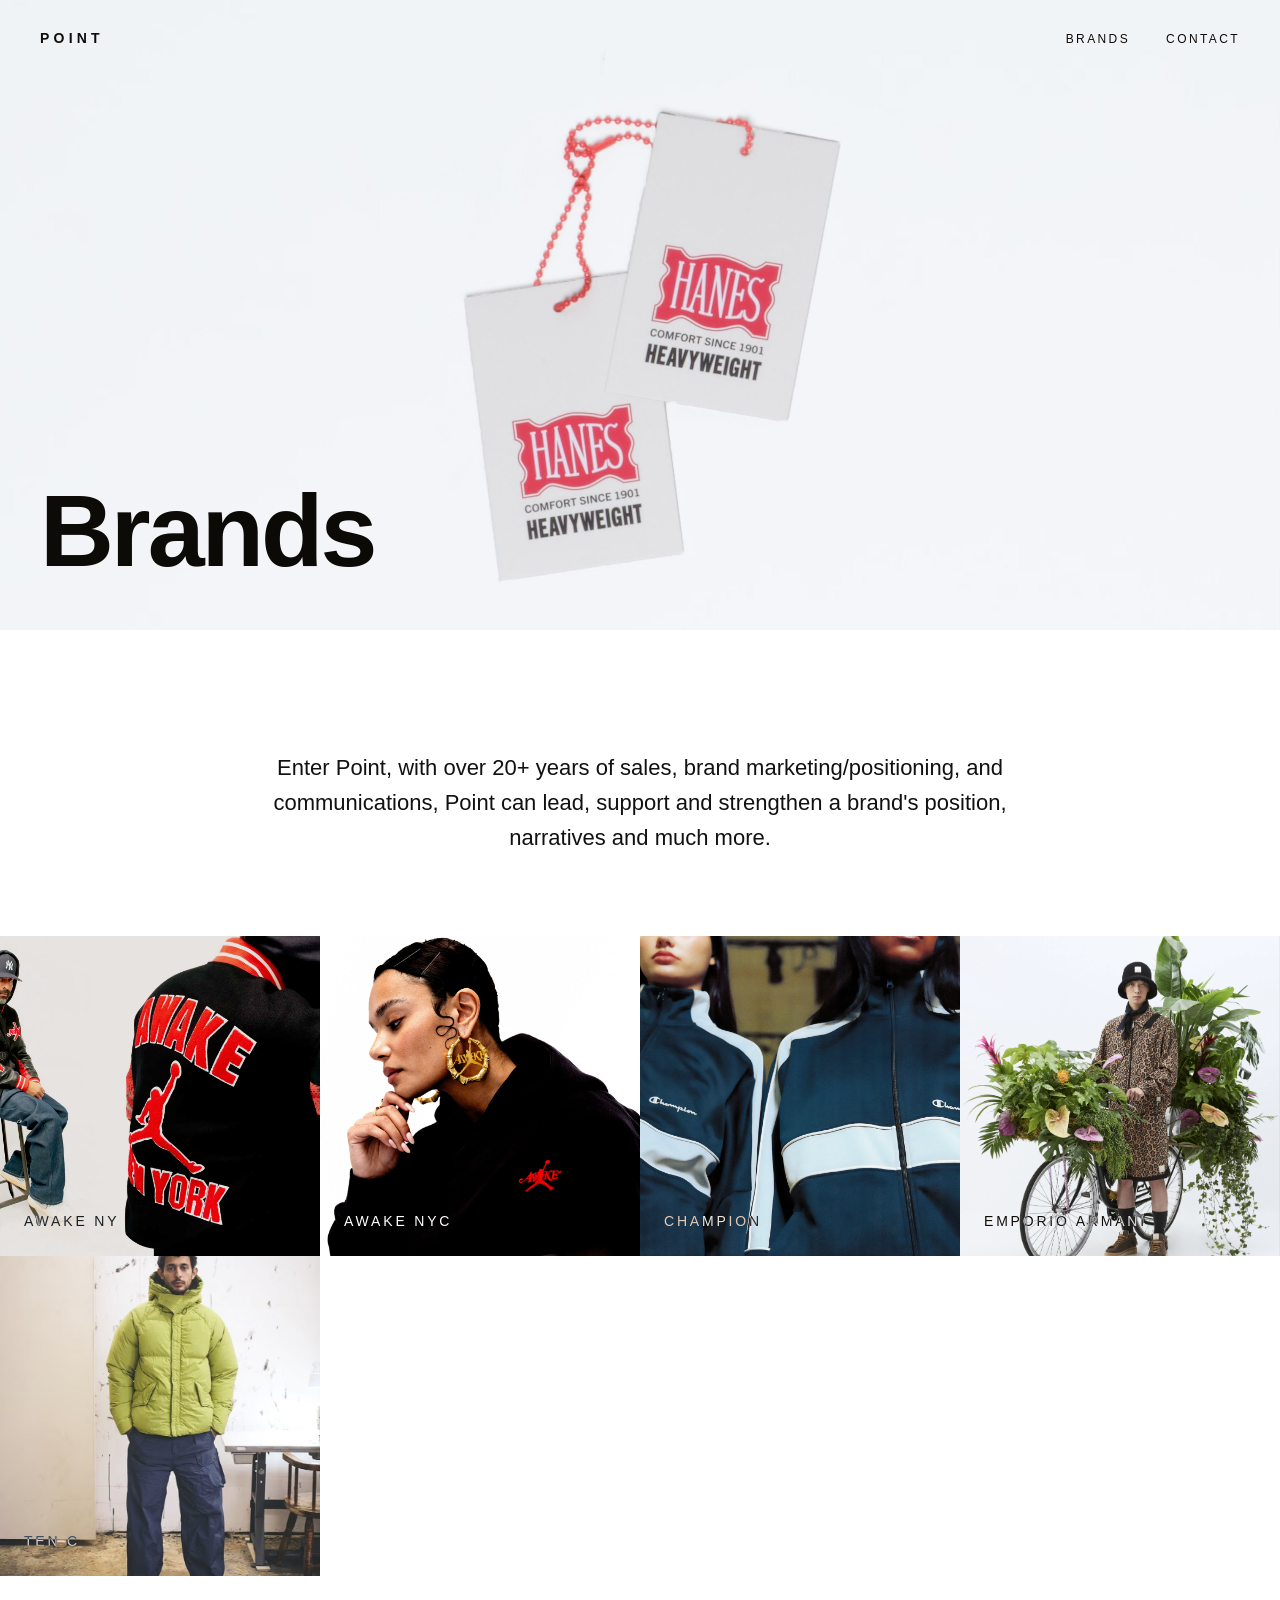
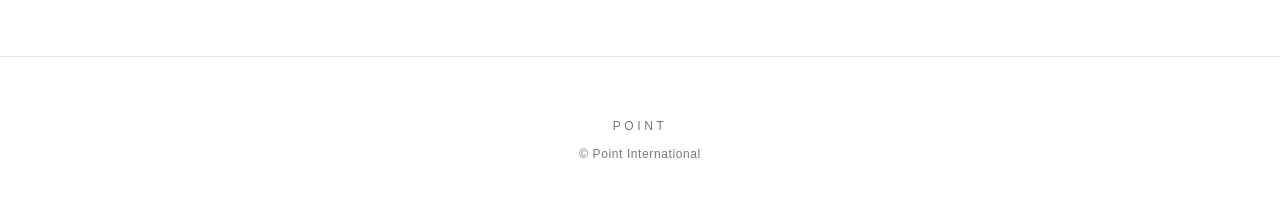
==== brands.html @ 9af3cab2 "Initial commit: Glynn website clone" ====
<!doctype html>
<html lang="en">
<head>
<meta charset="utf-8">
<meta name="viewport" content="width=device-width,initial-scale=1">
<title>Brands — POINT</title>
<link rel="stylesheet" href="styles.css">
</head>
<body>

<header class="site">
  <a href="index.html" class="logo">Point</a>
  <nav class="main">
    <a href="brands.html">Brands</a>
    <a href="index.html#contact">Contact</a>
  </nav>
</header>

<section class="brands-hero">
  <img src="images/brands-hero.jpg" alt="">
  <h1>Brands</h1>
</section>

<section class="brands-intro">
  <p>Enter Point, with over 20+ years of sales, brand marketing/positioning, and communications, Point can lead, support and strengthen a brand's position, narratives and much more.</p>
</section>

<section class="brand-grid">
  <a class="brand-tile" href="#"><img src="images/awake-ny.png" alt="Awake NY"><span class="label">Awake NY</span></a>
  <a class="brand-tile" href="#"><img src="images/awake-nyc.png" alt="Awake NYC"><span class="label">Awake NYC</span></a>
  <a class="brand-tile" href="#"><img src="images/champion.png" alt="Champion"><span class="label">Champion</span></a>
  <a class="brand-tile" href="#"><img src="images/emporio-armani-brand.png" alt="Emporio Armani"><span class="label">Emporio Armani</span></a>
  <a class="brand-tile" href="#"><img src="images/ten-c.jpg" alt="Ten C"><span class="label">Ten C</span></a>
</section>

<footer>
  <div class="brand">Point</div>
  <p>© Point International</p>
</footer>

</body>
</html>
---- styles.css ----
*{box-sizing:border-box;margin:0;padding:0}
:root{--ink:#111;--muted:#777;--line:#e5e5e5;--bg:#fff}
html{scroll-behavior:smooth}
body{font-family:"Helvetica Neue",Helvetica,Arial,sans-serif;color:var(--ink);background:var(--bg);line-height:1.5;-webkit-font-smoothing:antialiased}
img{max-width:100%;display:block;height:auto}
a{color:inherit;text-decoration:none}
a:hover{opacity:.6}

/* Header */
header.site{position:fixed;top:0;left:0;right:0;z-index:100;padding:28px 40px;display:flex;justify-content:space-between;align-items:center;mix-blend-mode:difference;color:white}
.logo{font-size:14px;letter-spacing:.3em;font-weight:600;text-transform:uppercase}
nav.main{display:flex;gap:36px}
nav.main a{font-size:12px;letter-spacing:.2em;text-transform:uppercase;font-weight:500}

/* Full-screen hero stacks */
.stack-section{height:100vh;width:100%;position:relative;overflow:hidden}
.stack-section img{width:100%;height:100%;object-fit:cover}
.stack-section .caption{position:absolute;bottom:48px;left:40px;color:white;font-size:14px;letter-spacing:.2em;text-transform:uppercase;mix-blend-mode:difference}

/* Statement block */
.statement{padding:140px 40px;max-width:980px;margin:0 auto;text-align:center}
.statement p{font-size:clamp(18px,2.2vw,26px);line-height:1.55;color:var(--ink);font-weight:300;letter-spacing:-.01em}

/* Brands page */
.brands-hero{height:70vh;position:relative;overflow:hidden}
.brands-hero img{width:100%;height:100%;object-fit:cover}
.brands-hero h1{position:absolute;bottom:48px;left:40px;color:white;font-size:clamp(48px,8vw,120px);font-weight:700;letter-spacing:-.03em;mix-blend-mode:difference;line-height:1}

.brands-intro{padding:120px 40px 80px;max-width:900px;margin:0 auto;text-align:center}
.brands-intro p{font-size:clamp(16px,1.8vw,22px);line-height:1.6;color:var(--ink);font-weight:300}

.brand-grid{display:grid;grid-template-columns:repeat(auto-fit,minmax(300px,1fr));gap:0;padding:0 0 80px}
.brand-tile{position:relative;aspect-ratio:1/1;overflow:hidden;background:#f5f5f5}
.brand-tile img{width:100%;height:100%;object-fit:cover;transition:transform .5s ease}
.brand-tile:hover img{transform:scale(1.04)}
.brand-tile .label{position:absolute;bottom:24px;left:24px;color:white;font-size:14px;letter-spacing:.2em;text-transform:uppercase;mix-blend-mode:difference;font-weight:500}

/* Footer */
footer{padding:60px 40px 40px;border-top:1px solid var(--line);text-align:center}
footer .brand{font-size:12px;letter-spacing:.3em;text-transform:uppercase;color:var(--muted);margin-bottom:10px}
footer p{font-size:12px;color:var(--muted);letter-spacing:.05em}
footer a{color:var(--ink)}

@media (max-width:720px){
  header.site{padding:20px 20px}
  nav.main{gap:20px}
  nav.main a{font-size:11px;letter-spacing:.15em}
  .stack-section .caption,.brands-hero h1{left:20px;bottom:28px}
  .statement{padding:80px 24px}
  .brands-intro{padding:80px 24px 60px}
}
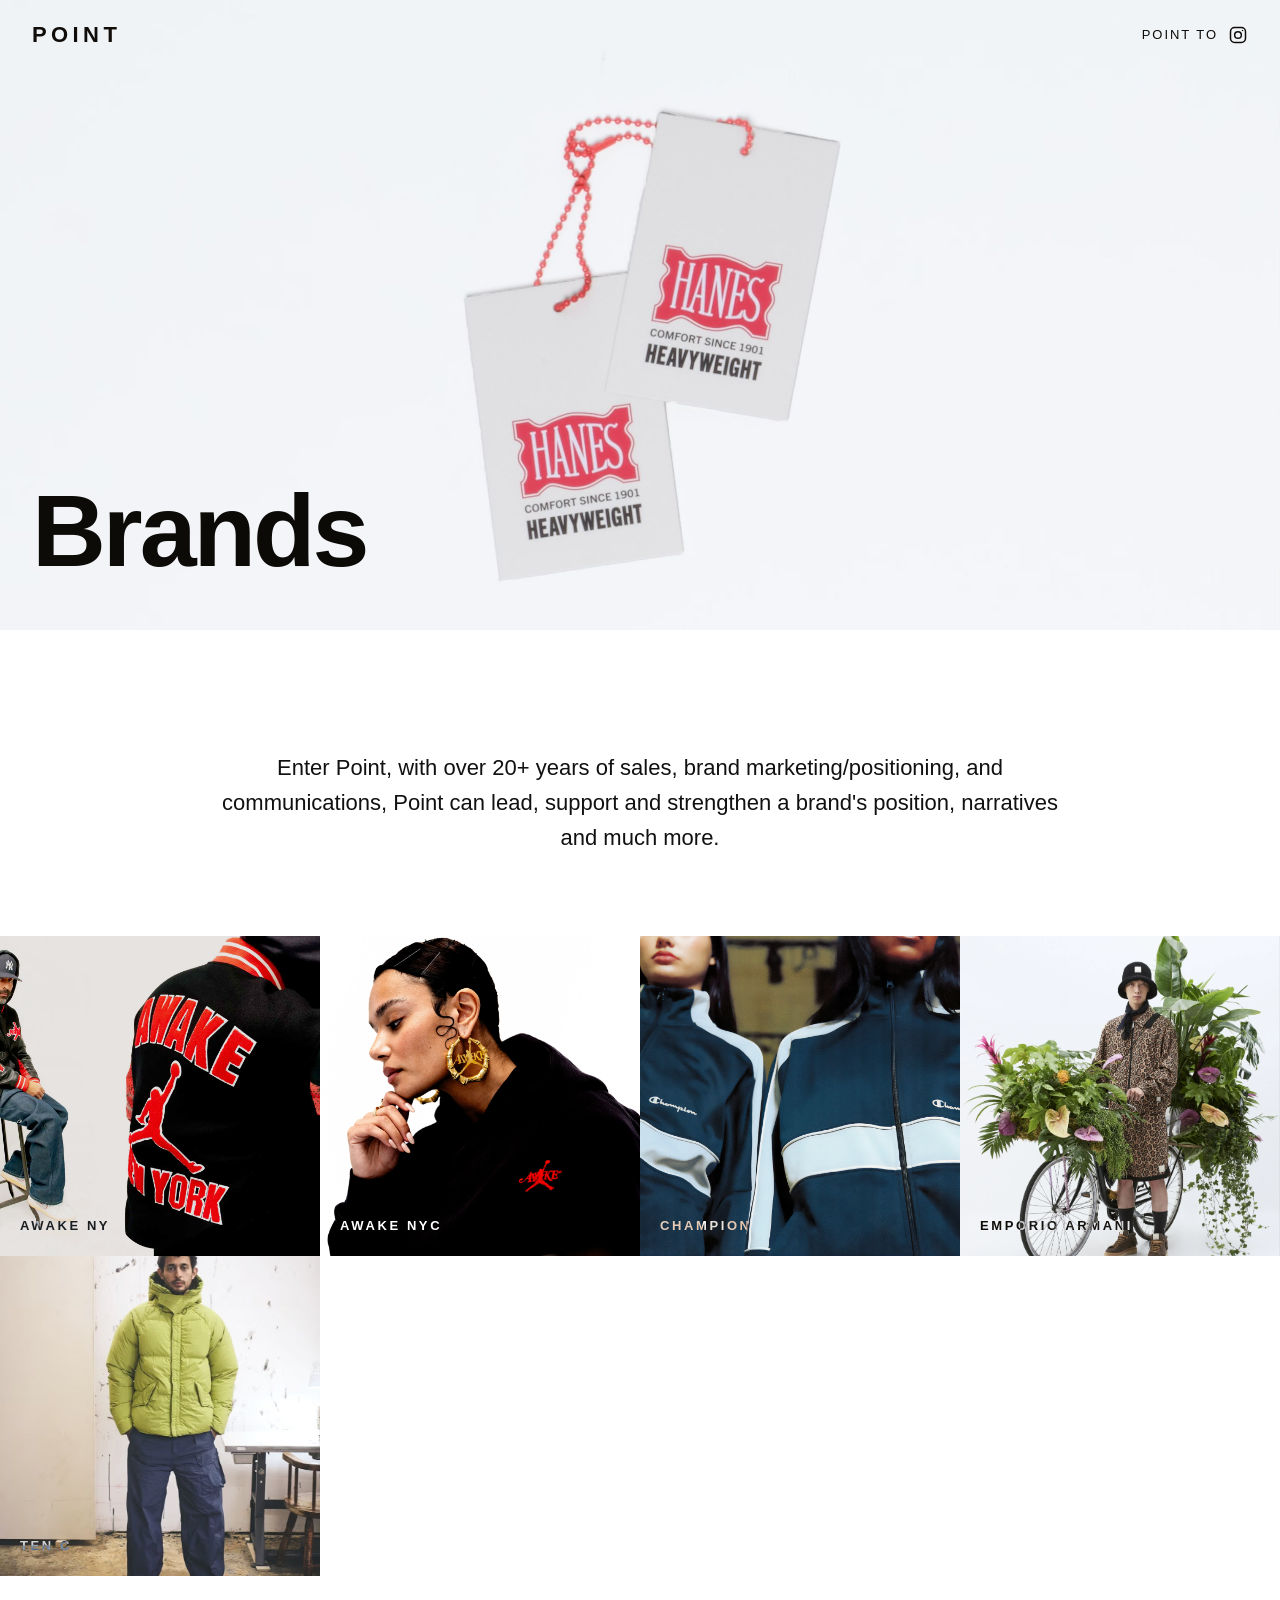
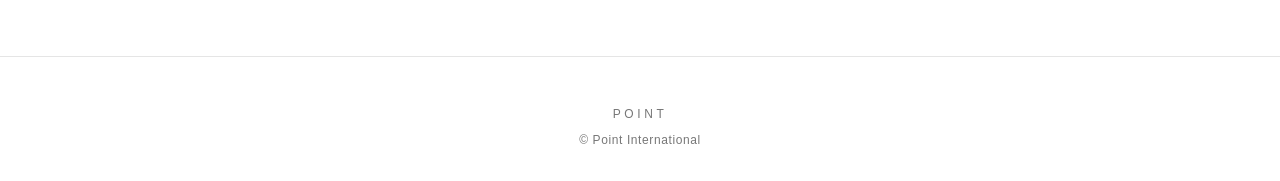
==== commit f8b6a00f: "Add /info-contact page with About + General Inquiries form - Add info-contact.html replicating the p" ====
--- a/brands.html
+++ b/brands.html
@@ -9,11 +9,11 @@
 <body>
 
 <header class="site">
-  <a href="index.html" class="logo">Point</a>
-  <nav class="main">
-    <a href="brands.html">Brands</a>
-    <a href="index.html#contact">Contact</a>
-  </nav>
+  <a href="index.html" class="logo">POINT</a>
+  <a href="https://www.instagram.com/pointintl/" class="point-to" target="_blank" rel="noopener">
+    <span>POINT to</span>
+    <svg viewBox="0 0 24 24" aria-hidden="true"><rect x="3" y="3" width="18" height="18" rx="5"/><circle cx="12" cy="12" r="4"/><circle cx="17.5" cy="6.5" r=".9" fill="currentColor" stroke="none"/></svg>
+  </a>
 </header>
 
 <section class="brands-hero">
--- a/styles.css
+++ b/styles.css
@@ -4,48 +4,82 @@
 body{font-family:"Helvetica Neue",Helvetica,Arial,sans-serif;color:var(--ink);background:var(--bg);line-height:1.5;-webkit-font-smoothing:antialiased}
 img{max-width:100%;display:block;height:auto}
 a{color:inherit;text-decoration:none}
-a:hover{opacity:.6}
+a:hover{opacity:.65}
 
-/* Header */
-header.site{position:fixed;top:0;left:0;right:0;z-index:100;padding:28px 40px;display:flex;justify-content:space-between;align-items:center;mix-blend-mode:difference;color:white}
-.logo{font-size:14px;letter-spacing:.3em;font-weight:600;text-transform:uppercase}
-nav.main{display:flex;gap:36px}
-nav.main a{font-size:12px;letter-spacing:.2em;text-transform:uppercase;font-weight:500}
+/* Header — logo left, "POINT to IG" right, mix-blend over imagery */
+header.site{position:fixed;top:0;left:0;right:0;z-index:100;padding:24px 32px;display:flex;justify-content:space-between;align-items:center;mix-blend-mode:difference;color:white;pointer-events:none}
+header.site>*{pointer-events:auto}
+.logo{font-size:22px;letter-spacing:.2em;font-weight:800;text-transform:uppercase;line-height:1}
+.point-to{display:flex;align-items:center;gap:10px;font-size:13px;letter-spacing:.15em;text-transform:uppercase;font-weight:500}
+.point-to svg{width:20px;height:20px;fill:none;stroke:currentColor;stroke-width:1.8}
 
-/* Full-screen hero stacks */
+/* Full-screen image stack (home) */
 .stack-section{height:100vh;width:100%;position:relative;overflow:hidden}
 .stack-section img{width:100%;height:100%;object-fit:cover}
-.stack-section .caption{position:absolute;bottom:48px;left:40px;color:white;font-size:14px;letter-spacing:.2em;text-transform:uppercase;mix-blend-mode:difference}
+.stack-section .caption{position:absolute;bottom:40px;left:32px;color:white;font-size:13px;letter-spacing:.2em;text-transform:uppercase;mix-blend-mode:difference}
 
 /* Statement block */
-.statement{padding:140px 40px;max-width:980px;margin:0 auto;text-align:center}
+.statement{padding:140px 32px;max-width:980px;margin:0 auto;text-align:center}
 .statement p{font-size:clamp(18px,2.2vw,26px);line-height:1.55;color:var(--ink);font-weight:300;letter-spacing:-.01em}
 
-/* Brands page */
+/* Big nav list hero (info-contact page) */
+.nav-hero{position:relative;min-height:100vh;overflow:hidden;display:flex;align-items:center}
+.nav-hero>img.bg{position:absolute;inset:0;width:100%;height:100%;object-fit:cover;z-index:0}
+.nav-hero .nav-list{position:relative;z-index:1;padding:0 32px;color:white;mix-blend-mode:difference}
+.nav-hero .nav-list a{display:block;font-size:clamp(44px,8vw,112px);font-weight:800;line-height:1.08;letter-spacing:-.03em;text-decoration:none;color:white;margin:4px 0}
+.nav-hero .nav-list a:hover{opacity:.85}
+
+/* Brands page hero */
 .brands-hero{height:70vh;position:relative;overflow:hidden}
 .brands-hero img{width:100%;height:100%;object-fit:cover}
-.brands-hero h1{position:absolute;bottom:48px;left:40px;color:white;font-size:clamp(48px,8vw,120px);font-weight:700;letter-spacing:-.03em;mix-blend-mode:difference;line-height:1}
+.brands-hero h1{position:absolute;bottom:48px;left:32px;color:white;font-size:clamp(48px,8vw,120px);font-weight:800;letter-spacing:-.03em;mix-blend-mode:difference;line-height:1}
 
-.brands-intro{padding:120px 40px 80px;max-width:900px;margin:0 auto;text-align:center}
+.brands-intro{padding:120px 32px 80px;max-width:900px;margin:0 auto;text-align:center}
 .brands-intro p{font-size:clamp(16px,1.8vw,22px);line-height:1.6;color:var(--ink);font-weight:300}
 
 .brand-grid{display:grid;grid-template-columns:repeat(auto-fit,minmax(300px,1fr));gap:0;padding:0 0 80px}
 .brand-tile{position:relative;aspect-ratio:1/1;overflow:hidden;background:#f5f5f5}
 .brand-tile img{width:100%;height:100%;object-fit:cover;transition:transform .5s ease}
 .brand-tile:hover img{transform:scale(1.04)}
-.brand-tile .label{position:absolute;bottom:24px;left:24px;color:white;font-size:14px;letter-spacing:.2em;text-transform:uppercase;mix-blend-mode:difference;font-weight:500}
+.brand-tile .label{position:absolute;bottom:20px;left:20px;color:white;font-size:13px;letter-spacing:.2em;text-transform:uppercase;mix-blend-mode:difference;font-weight:600}
+
+/* Info + Contact page content */
+.info-section{max-width:980px;margin:0 auto;padding:100px 32px 60px}
+.info-section .title{font-size:clamp(44px,6vw,80px);font-weight:800;letter-spacing:-.03em;margin-bottom:12px}
+.info-section .subtitle{color:var(--muted);font-size:16px;letter-spacing:.02em;margin-bottom:40px}
+.info-section hr{border:0;border-top:1px solid var(--line);margin:40px 0}
+.info-section h3{font-size:14px;letter-spacing:.15em;text-transform:uppercase;color:var(--muted);margin-bottom:14px;font-weight:600}
+.info-section h3::before{content:"— "}
+.info-section p{font-size:17px;line-height:1.65;color:var(--ink);font-weight:300;margin-bottom:16px}
+.info-section .ig-link{display:inline-block;font-size:clamp(28px,4vw,44px);font-weight:800;letter-spacing:-.02em;margin-top:8px}
+
+/* Contact form */
+.contact-section{max-width:980px;margin:0 auto;padding:60px 32px 120px;border-top:1px solid var(--line)}
+.contact-section .title{font-size:clamp(44px,6vw,80px);font-weight:800;letter-spacing:-.03em;margin-bottom:40px}
+form.inquiry{display:grid;grid-template-columns:1fr 1fr;gap:20px}
+form.inquiry label{display:block}
+form.inquiry label.full{grid-column:1 / -1}
+form.inquiry span{display:block;font-size:12px;letter-spacing:.1em;text-transform:uppercase;color:var(--muted);margin-bottom:6px;font-weight:600}
+form.inquiry input,form.inquiry textarea{width:100%;padding:12px 14px;border:1px solid var(--line);background:white;color:var(--ink);font-family:inherit;font-size:15px;border-radius:0}
+form.inquiry input:focus,form.inquiry textarea:focus{outline:2px solid var(--ink);outline-offset:0;border-color:var(--ink)}
+form.inquiry textarea{min-height:140px;resize:vertical}
+form.inquiry button{grid-column:1 / -1;background:var(--ink);color:white;border:0;padding:16px 32px;letter-spacing:.2em;font-size:12px;text-transform:uppercase;font-weight:700;cursor:pointer;justify-self:start}
+form.inquiry button:hover{opacity:.8}
 
 /* Footer */
-footer{padding:60px 40px 40px;border-top:1px solid var(--line);text-align:center}
-footer .brand{font-size:12px;letter-spacing:.3em;text-transform:uppercase;color:var(--muted);margin-bottom:10px}
+footer{padding:48px 32px 32px;border-top:1px solid var(--line);text-align:center}
+footer .brand{font-size:12px;letter-spacing:.3em;text-transform:uppercase;color:var(--muted);margin-bottom:8px}
 footer p{font-size:12px;color:var(--muted);letter-spacing:.05em}
 footer a{color:var(--ink)}
 
 @media (max-width:720px){
-  header.site{padding:20px 20px}
-  nav.main{gap:20px}
-  nav.main a{font-size:11px;letter-spacing:.15em}
-  .stack-section .caption,.brands-hero h1{left:20px;bottom:28px}
-  .statement{padding:80px 24px}
-  .brands-intro{padding:80px 24px 60px}
+  header.site{padding:18px 20px}
+  .stack-section .caption{left:20px;bottom:24px}
+  .brands-hero h1{left:20px;bottom:28px}
+  .statement{padding:72px 20px}
+  .brands-intro{padding:72px 20px 48px}
+  .info-section{padding:80px 20px 40px}
+  .contact-section{padding:40px 20px 80px}
+  form.inquiry{grid-template-columns:1fr}
+  .point-to span{display:none}
 }
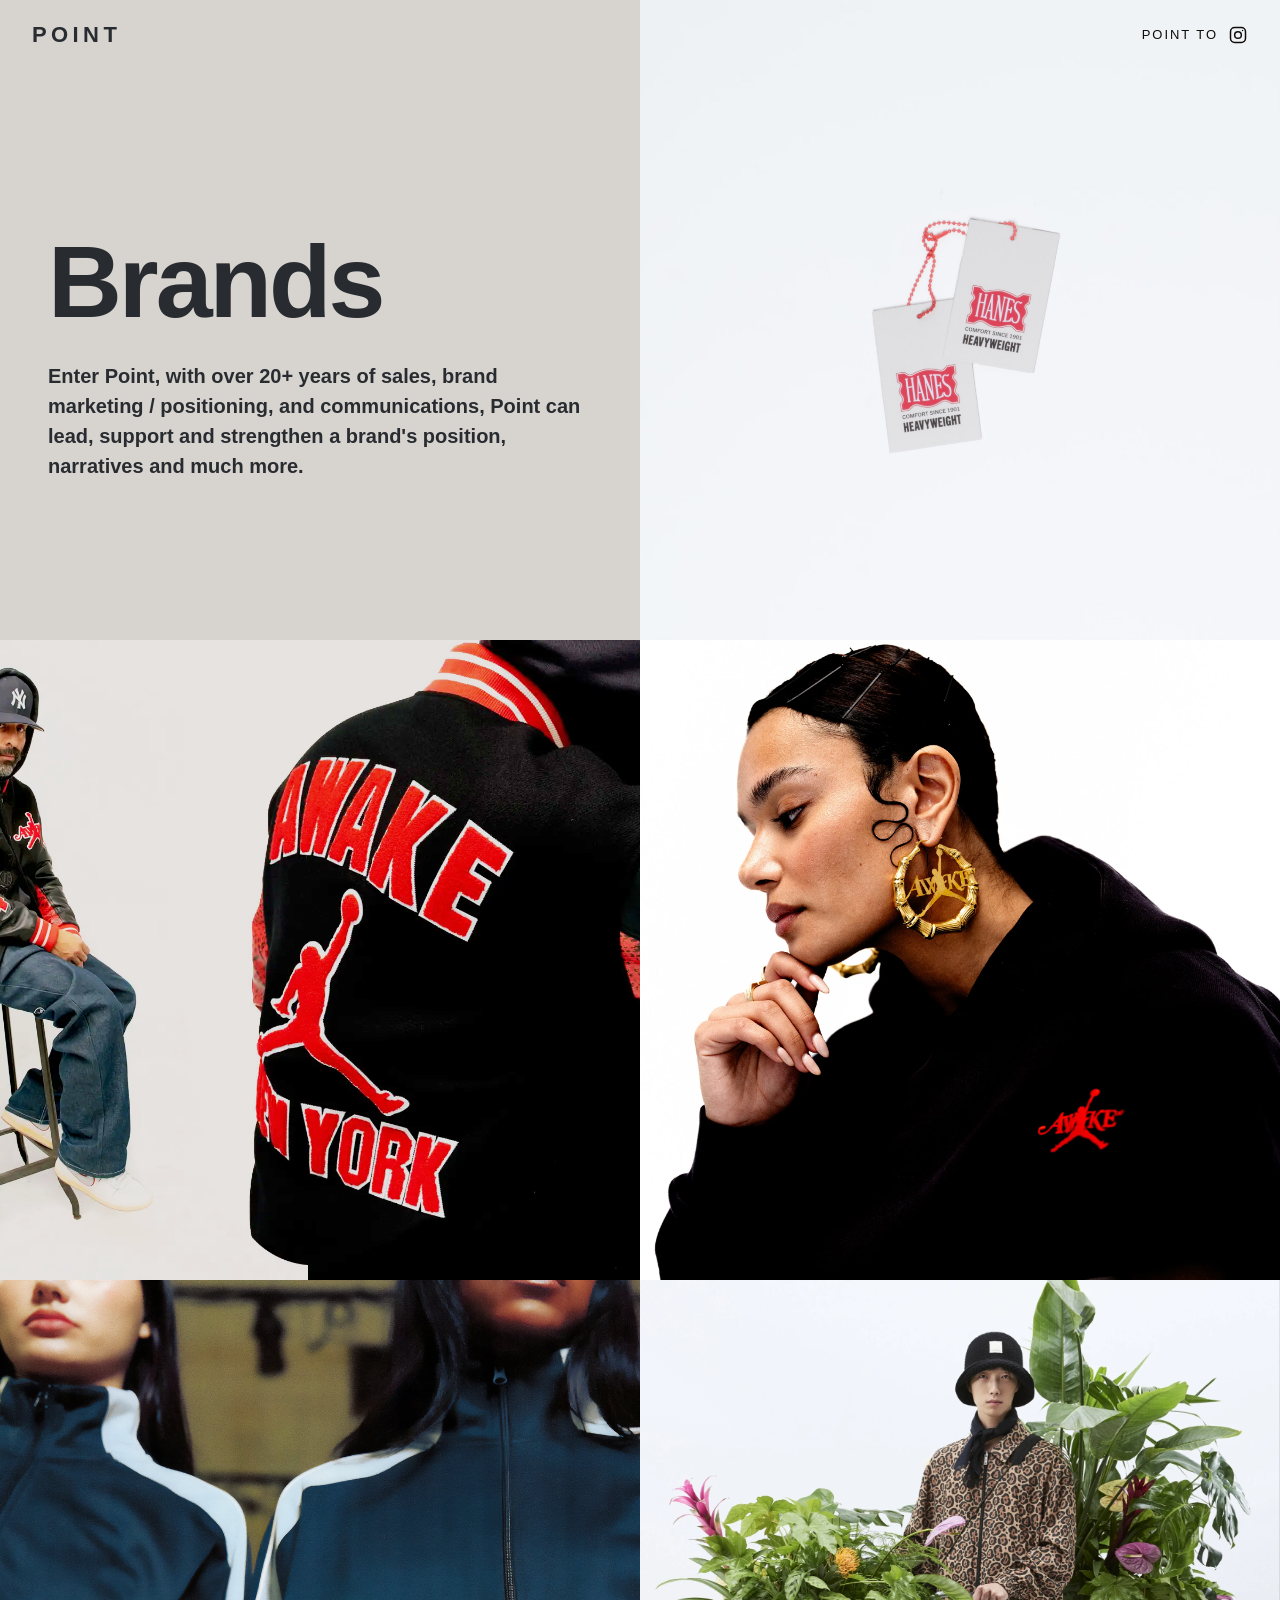
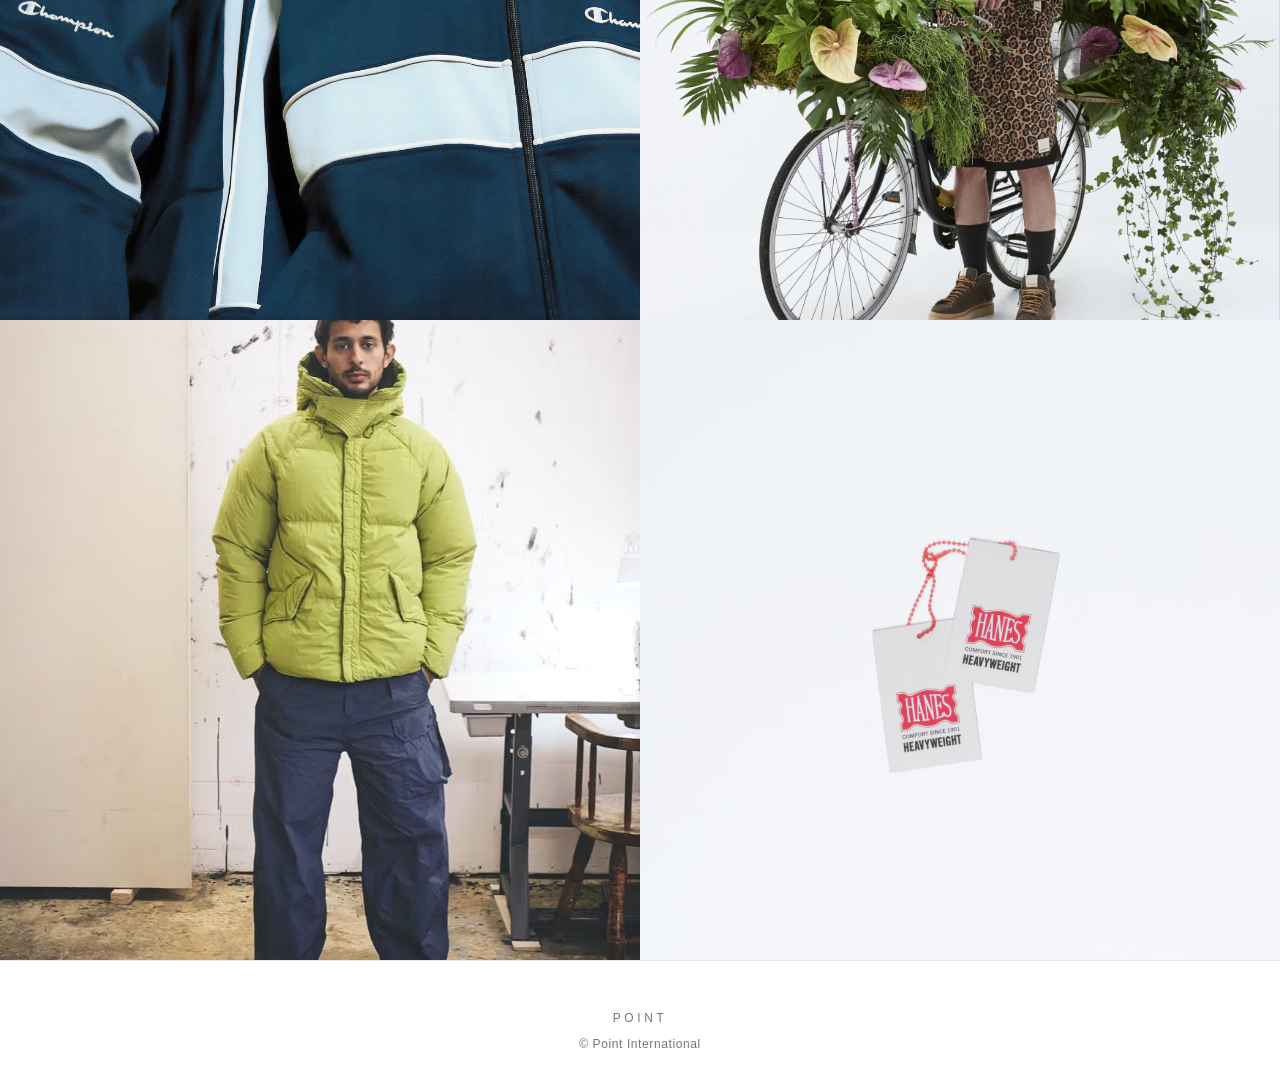
==== commit 917dea4b: "Restructure home + Brands to match live site layout - Home: full-screen hero photo with giant 'Brand" ====
--- a/brands.html
+++ b/brands.html
@@ -3,7 +3,7 @@
 <head>
 <meta charset="utf-8">
 <meta name="viewport" content="width=device-width,initial-scale=1">
-<title>Brands — POINT</title>
+<title>Fashion — POINT</title>
 <link rel="stylesheet" href="styles.css">
 </head>
 <body>
@@ -16,22 +16,30 @@
   </a>
 </header>
 
-<section class="brands-hero">
-  <img src="images/brands-hero.jpg" alt="">
-  <h1>Brands</h1>
-</section>
+<main class="brands-page">
 
-<section class="brands-intro">
-  <p>Enter Point, with over 20+ years of sales, brand marketing/positioning, and communications, Point can lead, support and strengthen a brand's position, narratives and much more.</p>
-</section>
+  <!-- Intro row: left = title + copy, right = Hanes tag photo -->
+  <section class="brands-intro-row">
+    <div class="intro-text">
+      <h1>Brands</h1>
+      <p>Enter Point, with over 20+ years of sales, brand marketing / positioning, and communications, Point can lead, support and strengthen a brand's position, narratives and much more.</p>
+    </div>
+    <div class="intro-img">
+      <img src="images/brands-hero.jpg" alt="">
+    </div>
+  </section>
 
-<section class="brand-grid">
-  <a class="brand-tile" href="#"><img src="images/awake-ny.png" alt="Awake NY"><span class="label">Awake NY</span></a>
-  <a class="brand-tile" href="#"><img src="images/awake-nyc.png" alt="Awake NYC"><span class="label">Awake NYC</span></a>
-  <a class="brand-tile" href="#"><img src="images/champion.png" alt="Champion"><span class="label">Champion</span></a>
-  <a class="brand-tile" href="#"><img src="images/emporio-armani-brand.png" alt="Emporio Armani"><span class="label">Emporio Armani</span></a>
-  <a class="brand-tile" href="#"><img src="images/ten-c.jpg" alt="Ten C"><span class="label">Ten C</span></a>
-</section>
+  <!-- Lookbook mosaic -->
+  <section class="brands-mosaic">
+    <a href="https://awakenyclothing.com/" target="_blank" rel="noopener"><img src="images/awake-ny.png" alt="Awake NY"></a>
+    <a href="https://awakenyclothing.com/" target="_blank" rel="noopener"><img src="images/awake-nyc.png" alt="Awake NY"></a>
+    <a href="https://www.champion.com/" target="_blank" rel="noopener"><img src="images/champion.png" alt="Champion"></a>
+    <a href="https://www.armani.com/" target="_blank" rel="noopener"><img src="images/emporio-armani-brand.png" alt="Emporio Armani"></a>
+    <a href="https://www.tenc.com/en" target="_blank" rel="noopener"><img src="images/ten-c.jpg" alt="Ten C"></a>
+    <a href="about.html"><img src="images/hero-2.jpg" alt=""></a>
+  </section>
+
+</main>
 
 <footer>
   <div class="brand">Point</div>
--- a/styles.css
+++ b/styles.css
@@ -66,6 +66,54 @@
 form.inquiry button{grid-column:1 / -1;background:var(--ink);color:white;border:0;padding:16px 32px;letter-spacing:.2em;font-size:12px;text-transform:uppercase;font-weight:700;cursor:pointer;justify-self:start}
 form.inquiry button:hover{opacity:.8}
 
+/* About page layout — label column + content column */
+.about-page{max-width:1200px;margin:0 auto;padding:140px 32px 60px}
+.about-page h1.page-title{font-size:clamp(44px,6vw,80px);font-weight:800;letter-spacing:-.03em;margin-bottom:60px}
+.about-row{display:grid;grid-template-columns:200px 1fr;gap:40px;padding:40px 0;border-top:1px solid var(--line)}
+.about-row:first-of-type{border-top:0;padding-top:0}
+.about-row .label{font-size:14px;letter-spacing:.2em;text-transform:uppercase;font-weight:700;color:var(--ink)}
+.about-row .body p{font-size:17px;line-height:1.65;color:var(--ink);font-weight:300;margin-bottom:16px}
+.about-row .body p:last-child{margin-bottom:0}
+.capabilities-grid{display:grid;grid-template-columns:1fr 1fr;gap:24px 40px}
+.capabilities-grid span{font-size:14px;letter-spacing:.2em;text-transform:uppercase;color:var(--muted);font-weight:600}
+.clients-grid{display:grid;grid-template-columns:repeat(auto-fill,minmax(140px,1fr));gap:36px 32px;align-items:center;justify-items:center}
+.clients-grid img{max-width:120px;max-height:60px;width:auto;height:auto;object-fit:contain;filter:none}
+@media (max-width:720px){
+  .about-page{padding:100px 20px 40px}
+  .about-row{grid-template-columns:1fr;gap:12px;padding:28px 0}
+  .capabilities-grid{grid-template-columns:1fr;gap:14px}
+  .clients-grid{grid-template-columns:repeat(2,1fr);gap:28px 20px}
+}
+
+/* Home hero — full-screen image + giant overlay nav list */
+.home-hero{position:relative;height:100vh;width:100%;overflow:hidden;display:flex;align-items:center}
+.home-hero img.bg{position:absolute;inset:0;width:100%;height:100%;object-fit:cover;z-index:0}
+.home-nav{position:relative;z-index:1;padding:0 40px;color:#fff;mix-blend-mode:difference}
+.home-nav a{display:block;font-size:clamp(56px,10vw,140px);font-weight:800;line-height:1.05;letter-spacing:-.03em;color:#fff;margin:2px 0}
+.home-nav a:hover{opacity:.85}
+
+/* Brands page — intro row + photo mosaic */
+.brands-page{padding-top:0}
+.brands-intro-row{display:grid;grid-template-columns:1fr 1fr;min-height:70vh;background:#d7d3cf}
+.brands-intro-row .intro-text{padding:120px 48px 48px;display:flex;flex-direction:column;justify-content:center;color:#fff;mix-blend-mode:difference}
+.brands-intro-row .intro-text h1{font-size:clamp(56px,8vw,120px);font-weight:800;letter-spacing:-.03em;line-height:1;margin-bottom:28px}
+.brands-intro-row .intro-text p{font-size:clamp(16px,1.6vw,20px);line-height:1.5;font-weight:700;max-width:560px}
+.brands-intro-row .intro-img{position:relative;overflow:hidden;background:#eee}
+.brands-intro-row .intro-img img{width:100%;height:100%;object-fit:cover}
+
+.brands-mosaic{display:grid;grid-template-columns:repeat(2,1fr);gap:0}
+.brands-mosaic a{display:block;aspect-ratio:1/1;overflow:hidden;background:#f3f3f3;position:relative}
+.brands-mosaic a img{width:100%;height:100%;object-fit:cover;transition:transform .6s ease}
+.brands-mosaic a:hover img{transform:scale(1.03)}
+
+@media (max-width:720px){
+  .brands-intro-row{grid-template-columns:1fr;min-height:auto}
+  .brands-intro-row .intro-text{padding:100px 24px 40px}
+  .brands-intro-row .intro-img{aspect-ratio:1/1}
+  .brands-mosaic{grid-template-columns:1fr}
+  .home-nav{padding:0 24px}
+}
+
 /* Footer */
 footer{padding:48px 32px 32px;border-top:1px solid var(--line);text-align:center}
 footer .brand{font-size:12px;letter-spacing:.3em;text-transform:uppercase;color:var(--muted);margin-bottom:8px}
